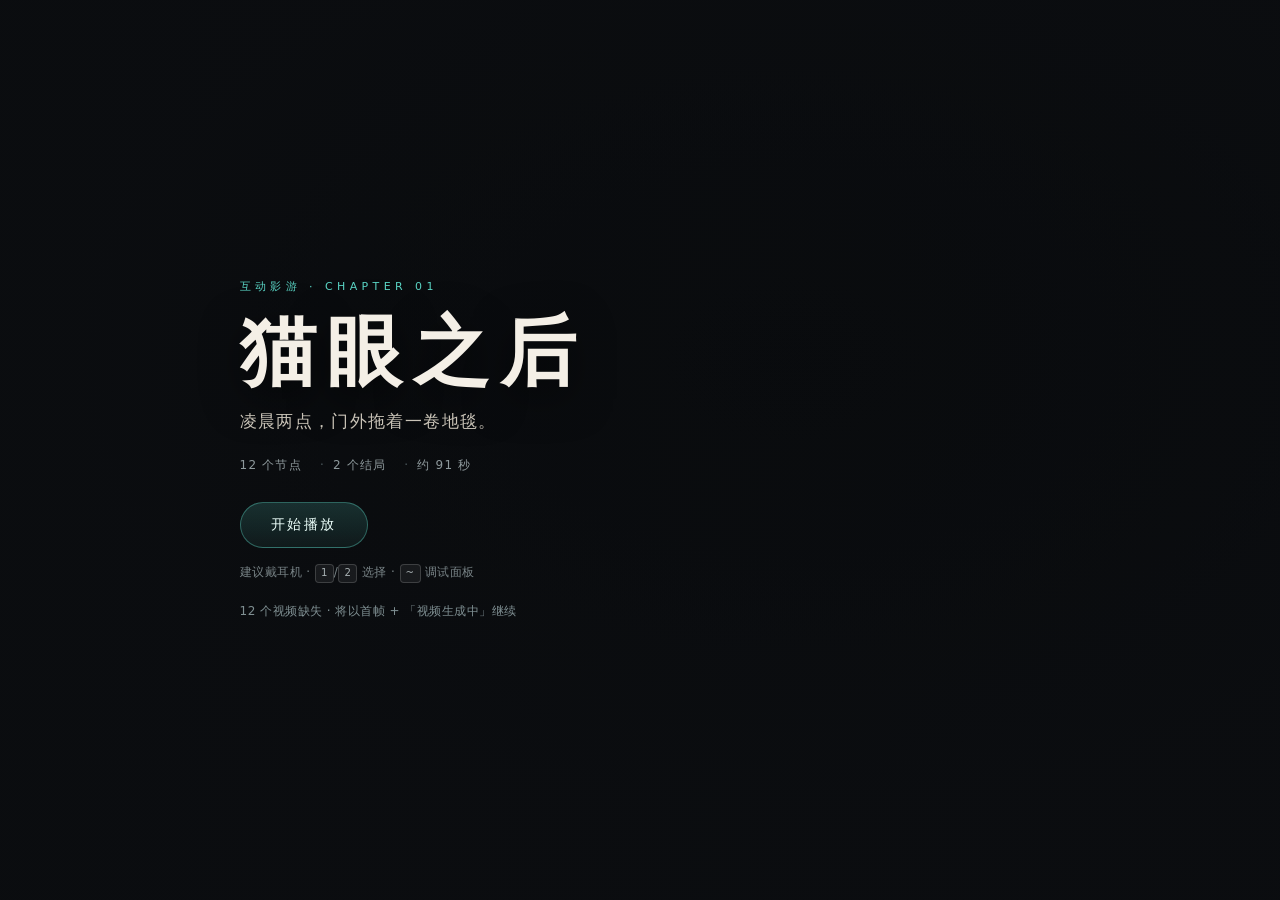
==== player/index.html @ cd45bfef "feat(player): 互动播放器跑通第一章双结局（T-015） - 纯静态零依赖：index.html/player.css/player.js/README/selftest - selfte" ====
<!DOCTYPE html>
<html lang="zh-CN">
<head>
  <meta charset="utf-8" />
  <meta name="viewport" content="width=device-width, initial-scale=1, viewport-fit=cover" />
  <meta name="theme-color" content="#0b0d10" />
  <meta name="description" content="《猫眼之后》第一章互动播放器：FMV 分支、限时选择与双结局。" />
  <title>猫眼之后 · 第一章</title>
  <link rel="stylesheet" href="player.css" />
</head>
<body>
  <div id="app" class="app" data-state="loading">
    <header class="topbar">
      <div class="brand" aria-label="猫眼之后 第一章">
        <span class="brand-mark" aria-hidden="true">◉</span>
        <span class="brand-title">猫眼之后</span>
        <span class="brand-chapter">第一章</span>
      </div>
      <div class="topbar-right">
        <div id="item-hud" class="item-hud" aria-label="道具栏">
          <span class="item-hud-label">道具</span>
          <div id="item-list" class="item-list"><span class="item-empty">空</span></div>
        </div>
        <button id="debug-btn" class="icon-btn" type="button" title="调试面板（~）" aria-label="打开调试面板">~</button>
      </div>
    </header>

    <main class="stage" aria-label="播放器">
      <div class="frame-shell">
        <div id="frame" class="frame">
          <img id="poster" class="poster" alt="" draggable="false" />
          <div id="video-layer" class="video-layer"></div>
          <div class="frame-vignette" aria-hidden="true"></div>

          <div id="fallback" class="fallback" hidden>
            <div class="fallback-top">
              <span class="badge-live">视频生成中</span>
            </div>
            <div class="fallback-bottom">
              <span id="fallback-text" class="fallback-text">首帧占位 · 流程可继续</span>
              <button id="fallback-skip" class="ghost-btn" type="button">跳过等待 <kbd>Space</kbd></button>
            </div>
          </div>

          <div id="chat-overlay" class="chat-overlay" aria-hidden="true">
            <div class="chat-panel">
              <div class="chat-head">
                <span class="chat-dot" aria-hidden="true"></span>
                <span class="chat-title">7楼业主群</span>
                <span class="chat-meta">12</span>
              </div>
              <div class="chat-body">
                <div class="chat-avatar" aria-hidden="true">周</div>
                <div class="chat-content">
                  <div class="chat-name">周启明</div>
                  <div class="chat-bubble">704 好像出事，已经报警</div>
                  <div class="chat-stamp">23:47</div>
                </div>
              </div>
            </div>
          </div>

          <div id="video-loading" class="video-loading" hidden>
            <span class="spinner" aria-hidden="true"></span>
            <span>正在载入镜头…</span>
          </div>

          <div id="resume-prompt" class="resume-prompt" hidden>
            <button id="resume-btn" class="primary-btn" type="button">点击继续播放</button>
          </div>
        </div>

        <div id="subtitle" class="subtitle" aria-live="polite">
          <span id="speaker" class="subtitle-speaker"></span>
          <p id="dialogue" class="subtitle-dialogue"></p>
        </div>
      </div>
    </main>

    <section id="choice-layer" class="choice-layer" hidden aria-label="选择">
      <div class="choice-scrim" aria-hidden="true"></div>
      <div class="choice-card" role="dialog" aria-modal="false" aria-labelledby="choice-title">
        <div class="choice-head">
          <div>
            <div class="choice-kicker">抉择</div>
            <h2 id="choice-title" class="choice-title">你要怎么做？</h2>
          </div>
          <div id="countdown" class="countdown" aria-label="剩余选择时间">
            <svg viewBox="0 0 44 44" aria-hidden="true">
              <circle class="ring-bg" cx="22" cy="22" r="18"></circle>
              <circle id="ring-fg" class="ring-fg" cx="22" cy="22" r="18"></circle>
            </svg>
            <span id="countdown-num" class="countdown-num">4</span>
          </div>
        </div>
        <p id="choice-context" class="choice-context" hidden></p>
        <div id="options" class="options"></div>
        <div id="choice-hint" class="choice-hint">
          <span><kbd>1</kbd> / <kbd>2</kbd> 选择</span>
          <span>超时将自动推进</span>
        </div>
      </div>
    </section>

    <section id="ending" class="ending" hidden aria-labelledby="ending-title">
      <div class="ending-inner">
        <div id="ending-code" class="ending-code">结局</div>
        <h2 id="ending-title">结局</h2>
        <p id="ending-quote" class="ending-quote"></p>
        <div id="ending-meta" class="ending-meta"></div>
        <div class="ending-actions">
          <button id="replay-btn" class="primary-btn" type="button">重玩本章</button>
          <button id="rewind-btn" class="ghost-btn" type="button">回到第一个选择</button>
        </div>
        <details id="ending-path-details" class="ending-path">
          <summary>观看路径 <span id="path-count"></span></summary>
          <ol id="ending-path"></ol>
        </details>
      </div>
    </section>

    <section id="start-screen" class="start-screen" aria-labelledby="start-title">
      <img id="start-cover" class="start-cover" alt="" />
      <div class="start-veil" aria-hidden="true"></div>
      <div class="start-content">
        <div class="start-kicker">互动影游 · CHAPTER 01</div>
        <h1 id="start-title">猫眼之后</h1>
        <p class="start-sub">凌晨两点，门外拖着一卷地毯。</p>
        <div class="start-meta">
          <span id="meta-nodes">12 个节点</span>
          <span id="meta-endings">2 个结局</span>
          <span id="meta-duration">约 92 秒</span>
        </div>
        <button id="start-btn" class="primary-btn" type="button" disabled>正在载入…</button>
        <p class="start-hint">建议戴耳机 · <kbd>1</kbd>/<kbd>2</kbd> 选择 · <kbd>~</kbd> 调试面板</p>
        <p id="start-status" class="start-status" role="status">正在载入章节…</p>
      </div>
    </section>

    <section id="error-screen" class="error-screen" hidden aria-labelledby="error-title">
      <div class="error-inner">
        <div class="error-code">LOAD ERROR</div>
        <h2 id="error-title">无法载入章节</h2>
        <p id="error-msg" class="error-msg">章节数据读取失败。</p>
        <pre id="error-detail" class="error-detail"></pre>
        <p class="error-help">请在仓库根目录启动本地服务：</p>
        <code class="error-cmd">python3 -m http.server 8123</code>
        <p class="error-help">然后打开 <code>http://127.0.0.1:8123/player/</code>。浏览器直接打开 <code>file://</code> 时无法 fetch 章节 JSON。</p>
        <button id="retry-btn" class="ghost-btn" type="button">重新载入</button>
      </div>
    </section>

    <aside id="debug-panel" class="debug-panel" hidden aria-label="调试面板">
      <header>
        <h2>DEBUG · T-015</h2>
        <button id="debug-close" class="icon-btn" type="button" aria-label="关闭调试面板">×</button>
      </header>
      <dl class="debug-grid">
        <dt>状态</dt><dd id="dbg-state">-</dd>
        <dt>节点</dt><dd id="dbg-node">-</dd>
        <dt>类型</dt><dd id="dbg-type">-</dd>
        <dt>播放</dt><dd id="dbg-time">-</dd>
        <dt>触发 / 超时</dt><dd id="dbg-trigger">-</dd>
        <dt>切镜模式</dt><dd id="dbg-mode">-</dd>
        <dt>道具</dt><dd id="dbg-items">-</dd>
        <dt>路径</dt><dd id="dbg-pathlen">-</dd>
      </dl>
      <div class="debug-controls">
        <button id="debug-advance" class="ghost-btn" type="button">切镜模式：播完</button>
        <button id="debug-reset" class="ghost-btn" type="button">重置到 s01</button>
        <button id="debug-clear-items" class="ghost-btn" type="button">清空道具</button>
      </div>
      <h3>节点跳转</h3>
      <div id="debug-node-list" class="debug-node-list"></div>
      <h3>已走路径</h3>
      <ol id="debug-path-list" class="debug-path-list"></ol>
      <p class="debug-foot">按 <kbd>~</kbd> 关闭 · 点击节点直接跳转</p>
    </aside>

    <div id="toast" class="toast" role="status" aria-live="polite"></div>
  </div>

  <script src="player.js"></script>
</body>
</html>
---- player/player.css ----
/* =========================================================
   《猫眼之后》互动播放器 · T-015
   纯静态、零依赖、零构建。
   视觉：近黑影院底 + 暖白字幕 + 青绿交互色（走廊应急灯）
   ========================================================= */

:root {
  --bg: #0b0d10;
  --bg-deep: #07090b;
  --ink: #f4efe6;
  --ink-dim: #a7b0b2;
  --ink-faint: #778487;
  --accent: #5ad4c4;
  --accent-soft: rgba(90, 212, 196, 0.14);
  --accent-line: rgba(90, 212, 196, 0.4);
  --warm: #e8c48a;
  --danger: #e36f63;
  --radius: 14px;
  --frame-w: min(1280px, 100vw, calc((100vh - 250px) * 16 / 9));
  --frame-w: min(1280px, 100vw, calc((100dvh - 250px) * 16 / 9));
  --font: "PingFang SC", "Noto Sans SC", "Source Han Sans SC", "Hiragino Sans GB",
    "Microsoft YaHei", system-ui, -apple-system, "Segoe UI", sans-serif;
}

* {
  box-sizing: border-box;
}

[hidden] {
  display: none !important;
}

html,
body {
  height: 100%;
}

body {
  margin: 0;
  background: var(--bg-deep);
  color: var(--ink);
  font-family: var(--font);
  overflow: hidden;
  -webkit-font-smoothing: antialiased;
  -moz-osx-font-smoothing: grayscale;
}

button {
  font-family: inherit;
  color: inherit;
}

kbd {
  display: inline-block;
  min-width: 18px;
  padding: 1px 5px;
  border: 1px solid rgba(255, 255, 255, 0.16);
  border-radius: 4px;
  background: rgba(255, 255, 255, 0.06);
  color: var(--ink-dim);
  font-family: inherit;
  font-size: 0.85em;
  line-height: 1.4;
  text-align: center;
}

.app {
  position: relative;
  display: flex;
  flex-direction: column;
  min-height: 100vh;
  min-height: 100dvh;
  overflow: hidden;
  background:
    radial-gradient(120% 90% at 50% -10%, #151d21 0%, #0b0d10 52%, #07090b 100%);
}

/* ---------- 顶栏 / 道具 HUD ---------- */

.topbar {
  position: relative;
  z-index: 20;
  display: flex;
  align-items: center;
  justify-content: space-between;
  gap: 16px;
  height: 58px;
  flex: 0 0 58px;
  padding: 0 clamp(14px, 3vw, 28px);
}

.brand {
  display: flex;
  align-items: baseline;
  gap: 10px;
  min-width: 0;
  letter-spacing: 0.06em;
}

.brand-mark {
  color: var(--accent);
  font-size: 13px;
  text-shadow: 0 0 12px var(--accent);
  transform: translateY(-1px);
}

.brand-title {
  font-size: 15px;
  font-weight: 600;
  letter-spacing: 0.18em;
  white-space: nowrap;
}

.brand-chapter {
  color: var(--ink-faint);
  font-size: 11px;
  letter-spacing: 0.16em;
  white-space: nowrap;
}

.topbar-right {
  display: flex;
  align-items: center;
  gap: 10px;
  min-width: 0;
}

.item-hud {
  display: flex;
  align-items: center;
  gap: 8px;
  min-height: 30px;
  padding: 4px 10px;
  border: 1px solid rgba(255, 255, 255, 0.08);
  border-radius: 999px;
  background: rgba(10, 14, 16, 0.55);
  -webkit-backdrop-filter: blur(6px);
  backdrop-filter: blur(6px);
}

.item-hud-label {
  color: var(--ink-faint);
  font-size: 10px;
  letter-spacing: 0.18em;
  white-space: nowrap;
}

.item-list {
  display: flex;
  flex-wrap: wrap;
  gap: 6px;
  max-width: 44vw;
}

.item-chip {
  padding: 2px 8px;
  border: 1px solid var(--accent-line);
  border-radius: 999px;
  background: var(--accent-soft);
  color: var(--accent);
  font-size: 11px;
  white-space: nowrap;
  animation: chip-in 0.22s ease both;
}

.item-empty {
  color: #5f6a6e;
  font-size: 11px;
}

.icon-btn {
  display: grid;
  place-items: center;
  width: 28px;
  height: 28px;
  padding: 0;
  border: 1px solid rgba(255, 255, 255, 0.1);
  border-radius: 50%;
  background: transparent;
  color: var(--ink-faint);
  font-size: 13px;
  line-height: 1;
  opacity: 0.55;
  cursor: pointer;
  transition: opacity 0.16s, border-color 0.16s, color 0.16s;
}

.icon-btn:hover,
.icon-btn:focus-visible {
  opacity: 1;
  border-color: var(--accent-line);
  color: var(--accent);
  outline: none;
}

/* ---------- 舞台 / 画幅 ---------- */

.stage {
  position: relative;
  z-index: 5;
  display: flex;
  flex: 1 1 auto;
  flex-direction: column;
  align-items: center;
  justify-content: center;
  min-height: 0;
  padding: 0 0 18px;
}

.frame-shell {
  display: flex;
  flex-direction: column;
  width: var(--frame-w);
  max-width: 100%;
}

.frame {
  position: relative;
  width: 100%;
  aspect-ratio: 16 / 9;
  overflow: hidden;
  isolation: isolate;
  border: 1px solid rgba(255, 255, 255, 0.06);
  border-radius: 10px;
  background:
    radial-gradient(90% 90% at 50% 40%, #12181b 0%, #050708 100%);
  box-shadow:
    0 24px 70px rgba(0, 0, 0, 0.55),
    0 0 0 1px rgba(0, 0, 0, 0.6) inset;
}

.poster {
  position: absolute;
  inset: 0;
  z-index: 1;
  width: 100%;
  height: 100%;
  object-fit: contain;
  background: #050607;
  opacity: 1;
  transition: opacity 0.2s linear;
  user-select: none;
}

.poster.is-broken {
  opacity: 0;
}

.poster.is-empty {
  opacity: 0;
}

.video-layer {
  position: absolute;
  inset: 0;
  z-index: 2;
  pointer-events: none;
}

.video-el {
  position: absolute;
  inset: 0;
  width: 100%;
  height: 100%;
  object-fit: contain;
  background: transparent;
  opacity: 0;
  transition: opacity 120ms linear;
}

.video-el.is-live {
  opacity: 1;
}

.frame-vignette {
  position: absolute;
  inset: 0;
  z-index: 3;
  pointer-events: none;
  background:
    radial-gradient(120% 100% at 50% 45%, transparent 55%, rgba(0, 0, 0, 0.42) 100%),
    linear-gradient(180deg, rgba(0, 0, 0, 0.24), transparent 22%, transparent 72%, rgba(0, 0, 0, 0.48));
}

/* ---------- 视频缺失占位 ---------- */

.fallback {
  position: absolute;
  inset: 0;
  z-index: 4;
  display: flex;
  flex-direction: column;
  justify-content: space-between;
  padding: 4% 5%;
  pointer-events: none;
  background: linear-gradient(
    180deg,
    rgba(5, 8, 10, 0.18),
    rgba(5, 8, 10, 0.04) 42%,
    rgba(5, 8, 10, 0.64)
  );
}

.fallback-top {
  display: flex;
}

.badge-live {
  display: inline-flex;
  align-items: center;
  gap: 6px;
  padding: 5px 10px;
  border: 1px solid rgba(232, 196, 138, 0.5);
  border-radius: 999px;
  background: rgba(24, 18, 10, 0.72);
  color: var(--warm);
  font-size: 11px;
  letter-spacing: 0.14em;
  -webkit-backdrop-filter: blur(6px);
  backdrop-filter: blur(6px);
}

.badge-live::before {
  content: "";
  width: 6px;
  height: 6px;
  border-radius: 50%;
  background: var(--warm);
  animation: pulse-soft 1.4s ease-in-out infinite;
}

.fallback-bottom {
  display: flex;
  align-items: center;
  justify-content: space-between;
  gap: 12px;
  pointer-events: auto;
}

.fallback-text {
  color: #c9c2b4;
  font-size: 12px;
  letter-spacing: 0.04em;
  text-shadow: 0 1px 2px rgba(0, 0, 0, 0.8);
}

/* ---------- 载入 / 继续播放 ---------- */

.video-loading {
  position: absolute;
  inset: 0;
  z-index: 5;
  display: flex;
  align-items: center;
  justify-content: center;
  gap: 10px;
  background: rgba(5, 7, 9, 0.35);
  color: #cfd6d4;
  font-size: 12px;
  letter-spacing: 0.12em;
}

.spinner {
  width: 18px;
  height: 18px;
  border: 2px solid rgba(255, 255, 255, 0.18);
  border-top-color: var(--accent);
  border-radius: 50%;
  animation: spin 0.8s linear infinite;
}

.resume-prompt {
  position: absolute;
  inset: 0;
  z-index: 7;
  display: flex;
  align-items: center;
  justify-content: center;
  background: rgba(4, 6, 8, 0.55);
  -webkit-backdrop-filter: blur(2px);
  backdrop-filter: blur(2px);
}

.resume-prompt .primary-btn {
  margin-top: 0;
}

/* ---------- 真实感群聊叠层（仅 s08，0–3s） ---------- */

.chat-overlay {
  position: absolute;
  right: 4%;
  bottom: 9%;
  z-index: 6;
  width: min(320px, 46%);
  opacity: 0;
  transform: translateY(10px) scale(0.98);
  transition: opacity 0.35s ease, transform 0.35s ease;
  pointer-events: none;
}

.chat-overlay.is-on {
  opacity: 1;
  transform: none;
}

.chat-panel {
  overflow: hidden;
  border: 1px solid rgba(255, 255, 255, 0.14);
  border-radius: 12px;
  background: rgba(17, 22, 25, 0.9);
  -webkit-backdrop-filter: blur(10px);
  backdrop-filter: blur(10px);
  box-shadow: 0 18px 40px rgba(0, 0, 0, 0.5);
}

.chat-head {
  display: flex;
  align-items: center;
  gap: 8px;
  padding: 8px 12px;
  border-bottom: 1px solid rgba(255, 255, 255, 0.07);
  background: rgba(255, 255, 255, 0.05);
  font-size: 11px;
  letter-spacing: 0.08em;
}

.chat-dot {
  width: 6px;
  height: 6px;
  border-radius: 50%;
  background: var(--accent);
  box-shadow: 0 0 8px var(--accent);
}

.chat-title {
  font-weight: 600;
}

.chat-meta {
  margin-left: auto;
  color: #7d898c;
  font-size: 10px;
  font-variant-numeric: tabular-nums;
}

.chat-body {
  display: flex;
  gap: 10px;
  padding: 12px;
}

.chat-avatar {
  display: grid;
  flex: 0 0 30px;
  place-items: center;
  width: 30px;
  height: 30px;
  border: 1px solid rgba(255, 255, 255, 0.1);
  border-radius: 8px;
  background: linear-gradient(145deg, #3c4b52, #232d32);
  color: #d9e2df;
  font-size: 13px;
}

.chat-content {
  min-width: 0;
}

.chat-name {
  margin-bottom: 4px;
  color: #9fb0b3;
  font-size: 11px;
}

.chat-bubble {
  padding: 8px 10px;
  border: 1px solid rgba(90, 212, 196, 0.22);
  border-radius: 3px 10px 10px 10px;
  background: #2b3a3a;
  color: #eef6f2;
  font-size: 13px;
  line-height: 1.5;
  word-break: break-word;
}

.chat-stamp {
  margin-top: 4px;
  color: #78868a;
  font-size: 10px;
  text-align: right;
  font-variant-numeric: tabular-nums;
}

/* ---------- 字幕 ---------- */

.subtitle {
  width: 100%;
  min-height: 78px;
  margin-top: 12px;
  padding: 12px 18px 14px;
  border: 1px solid rgba(255, 255, 255, 0.06);
  border-radius: 12px;
  background: linear-gradient(180deg, rgba(18, 23, 26, 0.82), rgba(10, 13, 15, 0.9));
  opacity: 0;
  transform: translateY(6px);
  transition: opacity 0.28s ease, transform 0.28s ease;
}

.subtitle.is-in {
  opacity: 1;
  transform: none;
}

.subtitle-speaker {
  display: block;
  margin-bottom: 5px;
  color: var(--accent);
  font-size: 11px;
  letter-spacing: 0.24em;
  text-shadow: 0 0 14px rgba(90, 212, 196, 0.25);
}

.subtitle-dialogue {
  margin: 0;
  color: var(--ink);
  font-size: clamp(16px, 1.35vw, 21px);
  line-height: 1.55;
  letter-spacing: 0.03em;
  text-shadow: 0 1px 0 rgba(0, 0, 0, 0.55);
  word-break: break-word;
}

/* ---------- 按钮 ---------- */

.primary-btn {
  appearance: none;
  margin-top: 28px;
  padding: 13px 30px;
  border: 1px solid var(--accent-line);
  border-radius: 999px;
  background: linear-gradient(180deg, rgba(90, 212, 196, 0.18), rgba(90, 212, 196, 0.07));
  color: #ecfffb;
  font-size: 14px;
  letter-spacing: 0.18em;
  cursor: pointer;
  transition: background 0.18s, border-color 0.18s, box-shadow 0.18s;
}

.primary-btn:hover:not(:disabled),
.primary-btn:focus-visible {
  border-color: var(--accent);
  background: rgba(90, 212, 196, 0.24);
  box-shadow: 0 0 30px rgba(90, 212, 196, 0.16);
  outline: none;
}

.primary-btn:disabled {
  opacity: 0.45;
  cursor: wait;
}

.ghost-btn {
  appearance: none;
  min-height: 34px;
  padding: 7px 14px;
  border: 1px solid rgba(255, 255, 255, 0.14);
  border-radius: 999px;
  background: rgba(10, 14, 16, 0.55);
  color: #d4dcda;
  font-size: 11px;
  letter-spacing: 0.08em;
  cursor: pointer;
  transition: border-color 0.16s, background 0.16s, color 0.16s;
}

.ghost-btn:hover,
.ghost-btn:focus-visible {
  border-color: var(--accent-line);
  background: var(--accent-soft);
  color: var(--accent);
  outline: none;
}

/* ---------- 选择面板 ---------- */

.choice-layer {
  position: fixed;
  inset: 0;
  z-index: 60;
  display: flex;
  align-items: center;
  justify-content: center;
  padding: max(18px, env(safe-area-inset-top)) 16px max(18px, env(safe-area-inset-bottom));
  opacity: 0;
  transition: opacity 0.16s ease;
}

.choice-layer.is-on {
  opacity: 1;
}

.choice-scrim {
  position: absolute;
  inset: 0;
  background: radial-gradient(80% 70% at 50% 50%, rgba(4, 7, 8, 0.35), rgba(4, 7, 8, 0.8));
  -webkit-backdrop-filter: blur(2px);
  backdrop-filter: blur(2px);
}

.choice-card {
  position: relative;
  width: min(560px, 100%);
  max-height: min(78dvh, 560px);
  overflow: auto;
  padding: clamp(16px, 2.4vw, 24px);
  border: 1px solid rgba(90, 212, 196, 0.22);
  border-radius: 16px;
  background: linear-gradient(165deg, rgba(20, 27, 29, 0.97), rgba(10, 13, 15, 0.98));
  box-shadow: 0 30px 80px rgba(0, 0, 0, 0.7);
}

.choice-head {
  display: flex;
  align-items: flex-start;
  justify-content: space-between;
  gap: 12px;
  margin-bottom: 14px;
}

.choice-kicker {
  margin-bottom: 4px;
  color: var(--accent);
  font-size: 10px;
  letter-spacing: 0.28em;
}

.choice-title {
  margin: 0;
  font-size: clamp(17px, 2vw, 21px);
  font-weight: 600;
  letter-spacing: 0.04em;
}

.choice-context {
  margin: 0 0 14px;
  padding: 9px 12px;
  border-left: 2px solid var(--accent-line);
  border-radius: 0 8px 8px 0;
  background: rgba(255, 255, 255, 0.025);
  color: #cfc9bd;
  font-size: 13px;
  line-height: 1.65;
}

.choice-context-speaker {
  margin-right: 8px;
  color: var(--accent);
  font-size: 11px;
  letter-spacing: 0.14em;
  white-space: nowrap;
}

.countdown {
  position: relative;
  flex: 0 0 46px;
  width: 46px;
  height: 46px;
}

.countdown svg {
  width: 100%;
  height: 100%;
  transform: rotate(-90deg);
}

.ring-bg {
  fill: none;
  stroke: rgba(255, 255, 255, 0.12);
  stroke-width: 3;
}

.ring-fg {
  fill: none;
  stroke: var(--accent);
  stroke-width: 3;
  stroke-linecap: round;
  stroke-dasharray: 113.1;
  stroke-dashoffset: 0;
  transition: stroke-dashoffset 0.12s linear, stroke 0.2s;
}

.countdown-num {
  position: absolute;
  inset: 0;
  display: grid;
  place-items: center;
  color: var(--ink);
  font-size: 13px;
  font-variant-numeric: tabular-nums;
}

.countdown.is-urgent .ring-fg {
  stroke: var(--danger);
}

.countdown.is-urgent {
  animation: pulse-danger 0.9s ease-in-out infinite;
}

.options {
  display: flex;
  flex-direction: column;
  gap: 10px;
}

.option-btn {
  display: flex;
  align-items: center;
  gap: 12px;
  width: 100%;
  min-height: 54px;
  padding: 12px 14px;
  border: 1px solid rgba(255, 255, 255, 0.12);
  border-radius: 12px;
  background: rgba(255, 255, 255, 0.035);
  color: var(--ink);
  text-align: left;
  cursor: pointer;
  transition: background 0.15s, border-color 0.15s, transform 0.12s, box-shadow 0.15s;
}

.option-btn:hover:not(:disabled),
.option-btn:focus-visible {
  border-color: var(--accent-line);
  background: var(--accent-soft);
  outline: none;
}

.option-btn:active:not(:disabled) {
  transform: scale(0.995);
}

.option-btn:disabled {
  opacity: 0.5;
  cursor: not-allowed;
}

.option-key {
  display: grid;
  flex: 0 0 24px;
  place-items: center;
  width: 24px;
  height: 24px;
  border: 1px solid rgba(255, 255, 255, 0.16);
  border-radius: 7px;
  color: var(--ink-faint);
  font-size: 11px;
}

.option-label {
  flex: 1 1 auto;
  font-size: 15px;
  line-height: 1.5;
}

.option-missing {
  flex: 0 0 auto;
  color: var(--danger);
  font-size: 11px;
  white-space: nowrap;
}

.option-btn.is-chosen {
  border-color: var(--accent);
  background: rgba(90, 212, 196, 0.22);
  box-shadow: 0 0 0 1px var(--accent-line), 0 0 22px rgba(90, 212, 196, 0.15);
}

.choice-hint {
  display: flex;
  flex-wrap: wrap;
  gap: 4px 14px;
  margin-top: 12px;
  color: #7e8b8e;
  font-size: 11px;
  letter-spacing: 0.06em;
}

/* ---------- 开始屏 ---------- */

.start-screen {
  position: fixed;
  inset: 0;
  z-index: 80;
  display: flex;
  align-items: center;
  justify-content: center;
  overflow: hidden;
  background: var(--bg);
  transition: opacity 0.22s ease;
}

.start-screen.is-leaving {
  opacity: 0;
  pointer-events: none;
}

.start-cover {
  position: absolute;
  inset: 0;
  width: 100%;
  height: 100%;
  object-fit: cover;
  opacity: 0.55;
  filter: saturate(0.85) contrast(1.05);
}

.start-veil {
  position: absolute;
  inset: 0;
  background:
    radial-gradient(80% 70% at 62% 40%, rgba(11, 13, 16, 0.2), rgba(11, 13, 16, 0.9) 70%),
    linear-gradient(90deg, rgba(7, 9, 11, 0.94), rgba(7, 9, 11, 0.55) 55%, rgba(7, 9, 11, 0.8));
}

.start-content {
  position: relative;
  display: flex;
  flex-direction: column;
  align-items: flex-start;
  width: min(980px, 100%);
  padding: 8vh clamp(24px, 7vw, 96px);
}

.start-kicker {
  margin-bottom: 18px;
  color: var(--accent);
  font-size: 11px;
  letter-spacing: 0.4em;
}

.start-content h1 {
  margin: 0;
  font-size: clamp(42px, 7vw, 76px);
  font-weight: 600;
  line-height: 1.05;
  letter-spacing: 0.14em;
  text-shadow: 0 12px 40px rgba(0, 0, 0, 0.6);
}

.start-sub {
  margin: 18px 0 0;
  color: #c9c3b7;
  font-size: clamp(14px, 1.5vw, 17px);
  letter-spacing: 0.08em;
}

.start-meta {
  display: flex;
  flex-wrap: wrap;
  gap: 8px 18px;
  margin-top: 24px;
  color: #8e999c;
  font-size: 12px;
  letter-spacing: 0.1em;
}

.start-meta span::before {
  content: "·";
  margin-right: 8px;
  color: #4d5a5e;
}

.start-meta span:first-child::before {
  content: none;
}

.start-hint {
  margin: 16px 0 0;
  color: #788386;
  font-size: 12px;
  letter-spacing: 0.04em;
}

.start-status {
  min-height: 18px;
  margin: 20px 0 0;
  color: #7f8f92;
  font-size: 12px;
  letter-spacing: 0.04em;
}

/* ---------- 结局卡 ---------- */

.ending {
  position: fixed;
  inset: 0;
  z-index: 70;
  display: flex;
  align-items: center;
  justify-content: center;
  overflow: auto;
  padding: 24px 16px;
  background: radial-gradient(80% 70% at 50% 30%, rgba(15, 22, 24, 0.92), rgba(5, 7, 9, 0.98));
  opacity: 0;
  transition: opacity 0.3s ease;
}

.ending.is-on {
  opacity: 1;
}

.ending-inner {
  width: min(720px, 100%);
  margin: auto;
  padding: clamp(22px, 4vw, 44px);
  border: 1px solid rgba(255, 255, 255, 0.08);
  border-radius: 20px;
  background: linear-gradient(170deg, rgba(17, 23, 26, 0.9), rgba(8, 11, 13, 0.94));
  box-shadow: 0 40px 100px rgba(0, 0, 0, 0.7);
}

.ending-code {
  color: var(--accent);
  font-size: 11px;
  letter-spacing: 0.4em;
}

.ending-inner h2 {
  margin: 10px 0 0;
  font-size: clamp(30px, 5vw, 48px);
  font-weight: 600;
  letter-spacing: 0.12em;
}

.ending-quote {
  margin: 18px 0 0;
  padding-left: 14px;
  border-left: 2px solid var(--accent-line);
  color: #cfc9bd;
  font-size: 15px;
  line-height: 1.7;
}

.ending-meta {
  display: flex;
  flex-wrap: wrap;
  gap: 8px;
  margin-top: 18px;
}

.ending-chip {
  padding: 4px 10px;
  border: 1px solid rgba(255, 255, 255, 0.1);
  border-radius: 999px;
  color: #a8b5b5;
  font-size: 11px;
  letter-spacing: 0.04em;
}

.ending-chip.is-accent {
  border-color: var(--accent-line);
  color: var(--accent);
  background: var(--accent-soft);
}

.ending-actions {
  display: flex;
  flex-wrap: wrap;
  gap: 12px;
  margin-top: 26px;
}

.ending-actions .primary-btn {
  margin-top: 0;
}

.ending-path {
  margin-top: 24px;
  padding-top: 16px;
  border-top: 1px solid rgba(255, 255, 255, 0.08);
}

.ending-path summary {
  color: #aab6b6;
  font-size: 12px;
  letter-spacing: 0.12em;
  cursor: pointer;
}

.ending-path summary:focus-visible {
  color: var(--accent);
  outline: none;
}

.ending-path ol {
  margin: 12px 0 0;
  padding-left: 20px;
  color: #8f9b9d;
  font-size: 12px;
  line-height: 1.9;
}

.ending-path li::marker {
  color: #536063;
  font-variant-numeric: tabular-nums;
}

.ending-path li.is-choice {
  color: #cfe9e3;
}

.ending-path li.is-timeout {
  color: #d8c7a6;
}

.path-node {
  display: inline-block;
  min-width: 34px;
  color: #6f7e81;
  font-variant-numeric: tabular-nums;
}

.path-choice {
  color: var(--accent);
}

.path-note {
  margin-left: 6px;
  color: var(--warn, #d8c7a6);
  font-size: 11px;
}

/* ---------- 错误屏 ---------- */

.error-screen {
  position: fixed;
  inset: 0;
  z-index: 90;
  display: flex;
  align-items: center;
  justify-content: center;
  overflow: auto;
  padding: 24px 16px;
  background: rgba(5, 7, 9, 0.97);
}

.error-inner {
  width: min(680px, 100%);
  padding: clamp(22px, 4vw, 40px);
  border: 1px solid rgba(227, 111, 99, 0.28);
  border-radius: 18px;
  background: #0c1113;
}

.error-code {
  color: var(--danger);
  font-size: 11px;
  letter-spacing: 0.32em;
}

.error-inner h2 {
  margin: 10px 0 14px;
  font-size: clamp(24px, 4vw, 34px);
  letter-spacing: 0.06em;
}

.error-msg {
  margin: 0 0 12px;
  color: #d9cbc6;
  font-size: 14px;
  line-height: 1.7;
}

.error-detail {
  max-height: 150px;
  margin: 0 0 16px;
  padding: 10px 12px;
  overflow: auto;
  border: 1px solid rgba(255, 255, 255, 0.08);
  border-radius: 8px;
  background: rgba(255, 255, 255, 0.03);
  color: #9aa6a8;
  font-size: 11px;
  line-height: 1.6;
  white-space: pre-wrap;
  word-break: break-word;
}

.error-help {
  margin: 10px 0 0;
  color: #aab6b6;
  font-size: 12px;
  line-height: 1.7;
}

.error-cmd {
  display: inline-block;
  margin-top: 4px;
  padding: 7px 12px;
  border: 1px solid rgba(90, 212, 196, 0.25);
  border-radius: 7px;
  background: rgba(90, 212, 196, 0.08);
  color: var(--accent);
  font-size: 12px;
}

.error-inner code {
  color: var(--accent);
  font-family: ui-monospace, SFMono-Regular, Menlo, monospace;
  font-size: 0.95em;
}

.error-inner .ghost-btn {
  margin-top: 20px;
}

/* ---------- 调试面板 ---------- */

.debug-panel {
  position: fixed;
  top: 0;
  bottom: 0;
  left: 0;
  z-index: 100;
  width: min(400px, 100vw);
  padding: 16px;
  overflow: auto;
  border-right: 1px solid rgba(90, 212, 196, 0.2);
  background: rgba(7, 10, 12, 0.975);
  box-shadow: 30px 0 80px rgba(0, 0, 0, 0.6);
}

.debug-panel header {
  display: flex;
  align-items: center;
  justify-content: space-between;
  margin-bottom: 14px;
}

.debug-panel h2 {
  margin: 0;
  color: var(--accent);
  font-size: 12px;
  letter-spacing: 0.3em;
}

.debug-panel h3 {
  margin: 18px 0 8px;
  color: #6f7e81;
  font-size: 10px;
  font-weight: 500;
  letter-spacing: 0.22em;
}

.debug-grid {
  display: grid;
  grid-template-columns: 92px 1fr;
  gap: 6px 10px;
  margin: 0 0 14px;
  font-size: 11px;
}

.debug-grid dt {
  color: #66757a;
}

.debug-grid dd {
  margin: 0;
  color: #d4ddda;
  font-variant-numeric: tabular-nums;
  word-break: break-all;
}

.debug-controls {
  display: flex;
  flex-wrap: wrap;
  gap: 8px;
  margin-bottom: 14px;
}

.debug-controls .ghost-btn {
  min-height: 30px;
  padding: 5px 10px;
  border-radius: 7px;
  font-size: 11px;
}

.debug-node-list {
  display: flex;
  flex-direction: column;
  gap: 3px;
}

.debug-node {
  display: flex;
  align-items: center;
  gap: 8px;
  width: 100%;
  padding: 6px 8px;
  border: 1px solid transparent;
  border-radius: 7px;
  background: rgba(255, 255, 255, 0.025);
  color: #9fadaf;
  font-size: 11px;
  text-align: left;
  cursor: pointer;
}

.debug-node:hover,
.debug-node:focus-visible {
  border-color: var(--accent-line);
  background: var(--accent-soft);
  color: #e9fffa;
  outline: none;
}

.debug-node.is-current {
  border-color: var(--accent);
  color: #eafffb;
}

.dn-index {
  flex: 0 0 30px;
  color: #6f7e81;
  font-variant-numeric: tabular-nums;
}

.dn-id {
  overflow: hidden;
  text-overflow: ellipsis;
  white-space: nowrap;
}

.dn-flag {
  flex: 0 0 auto;
  margin-left: auto;
  color: #748286;
  font-size: 10px;
}

.dn-flag.is-missing {
  color: var(--warm);
}

.dn-flag.is-ok {
  color: var(--accent);
}

.debug-path-list {
  margin: 0;
  padding-left: 18px;
  color: #8f9b9d;
  font-size: 11px;
  line-height: 1.9;
}

.debug-path-list li.is-choice {
  color: #cfe9e3;
}

.debug-foot {
  margin: 18px 0 0;
  color: #5d6a6d;
  font-size: 10px;
  letter-spacing: 0.04em;
}

/* ---------- Toast ---------- */

.toast {
  position: fixed;
  top: 72px;
  left: 50%;
  z-index: 110;
  max-width: calc(100vw - 32px);
  padding: 9px 16px;
  border: 1px solid var(--accent-line);
  border-radius: 999px;
  background: rgba(13, 18, 20, 0.94);
  color: #dff8f2;
  font-size: 12px;
  letter-spacing: 0.04em;
  text-align: center;
  opacity: 0;
  transform: translate(-50%, -8px);
  transition: opacity 0.18s, transform 0.18s;
  pointer-events: none;
}

.toast.is-on {
  opacity: 1;
  transform: translate(-50%, 0);
}

.toast.is-error {
  border-color: rgba(227, 111, 99, 0.5);
  color: #ffd9d3;
}

/* ---------- 动画 ---------- */

@keyframes pulse-soft {
  0%, 100% { opacity: 0.45; }
  50% { opacity: 1; }
}

@keyframes pulse-danger {
  0%, 100% { transform: scale(1); }
  50% { transform: scale(1.08); }
}

@keyframes spin {
  to { transform: rotate(360deg); }
}

@keyframes chip-in {
  from { opacity: 0; transform: translateY(3px); }
  to { opacity: 1; transform: none; }
}

/* ---------- 移动端 390×844 ---------- */

@media (max-width: 760px) {
  :root {
    --frame-w: 100vw;
  }

  .topbar {
    height: 50px;
    flex-basis: 50px;
    padding: 0 12px;
  }

  .brand-title {
    font-size: 13px;
  }

  .brand-chapter {
    display: none;
  }

  .item-hud {
    padding: 3px 8px;
  }

  .item-list {
    max-width: 34vw;
  }

  .stage {
    justify-content: center;
    padding: 4px 0 10px;
  }

  .frame {
    border-right: 0;
    border-left: 0;
    border-radius: 0;
  }

  .frame-shell {
    width: 100vw;
  }

  .subtitle {
    width: 100vw;
    min-height: 60px;
    margin-top: 8px;
    padding: 9px 14px 11px;
    border-right: 0;
    border-left: 0;
    border-radius: 0;
  }

  .subtitle-dialogue {
    font-size: 16px;
  }

  .chat-overlay {
    right: 3%;
    bottom: 7%;
    width: min(240px, 68%);
  }

  .chat-head {
    padding: 6px 9px;
    font-size: 10px;
  }

  .chat-body {
    gap: 8px;
    padding: 9px;
  }

  .chat-avatar {
    flex-basis: 26px;
    width: 26px;
    height: 26px;
    font-size: 11px;
  }

  .chat-bubble {
    padding: 7px 9px;
    font-size: 12px;
  }

  .fallback {
    padding: 8px 10px 10px;
  }

  .fallback-text {
    font-size: 11px;
  }

  .choice-layer {
    align-items: flex-end;
    padding: 12px 10px calc(12px + env(safe-area-inset-bottom));
  }

  .choice-card {
    width: 100%;
    max-height: 52dvh;
    padding: 14px;
    border-radius: 16px;
  }

  /* 竖屏选择卡是底部抽屉，会盖住字幕栏；台词已在卡片内同步显示，
     隐藏重复字幕，避免两行字叠在卡片边缘。 */
  body[data-state="choosing"] .subtitle {
    opacity: 0;
    transform: translateY(4px);
  }

  .option-btn {
    min-height: 50px;
    padding: 10px 12px;
  }

  .option-label {
    font-size: 14px;
  }

  .option-missing {
    font-size: 10px;
  }

  .start-content {
    padding: 10vh 22px;
  }

  .start-content h1 {
    font-size: clamp(38px, 12vw, 56px);
  }

  .start-meta {
    font-size: 11px;
  }

  .ending {
    align-items: flex-start;
    padding: 12px;
  }

  .ending-inner {
    margin-top: 4vh;
    padding: 22px 18px;
  }

  .ending-actions {
    flex-direction: column;
  }

  .ending-actions button {
    width: 100%;
    margin-top: 0;
  }

  .debug-panel {
    width: 100vw;
    border-right: 0;
  }
}

@media (max-height: 560px) and (orientation: landscape) {
  :root {
    --frame-w: min(1280px, 100vw, calc((100dvh - 150px) * 16 / 9));
  }

  .topbar {
    height: 42px;
    flex-basis: 42px;
  }

  .stage {
    padding-bottom: 6px;
  }

  .subtitle {
    min-height: 52px;
    margin-top: 6px;
    padding: 7px 14px 8px;
  }

  .subtitle-dialogue {
    font-size: 15px;
  }

  .start-content {
    padding-top: 4vh;
    padding-bottom: 4vh;
  }

  .start-content h1 {
    font-size: 40px;
  }

  .start-meta,
  .start-hint {
    margin-top: 10px;
  }
}

@media (prefers-reduced-motion: reduce) {
  *,
  *::before,
  *::after {
    animation-duration: 0.001ms !important;
    animation-iteration-count: 1 !important;
    transition-duration: 0.001ms !important;
  }
}
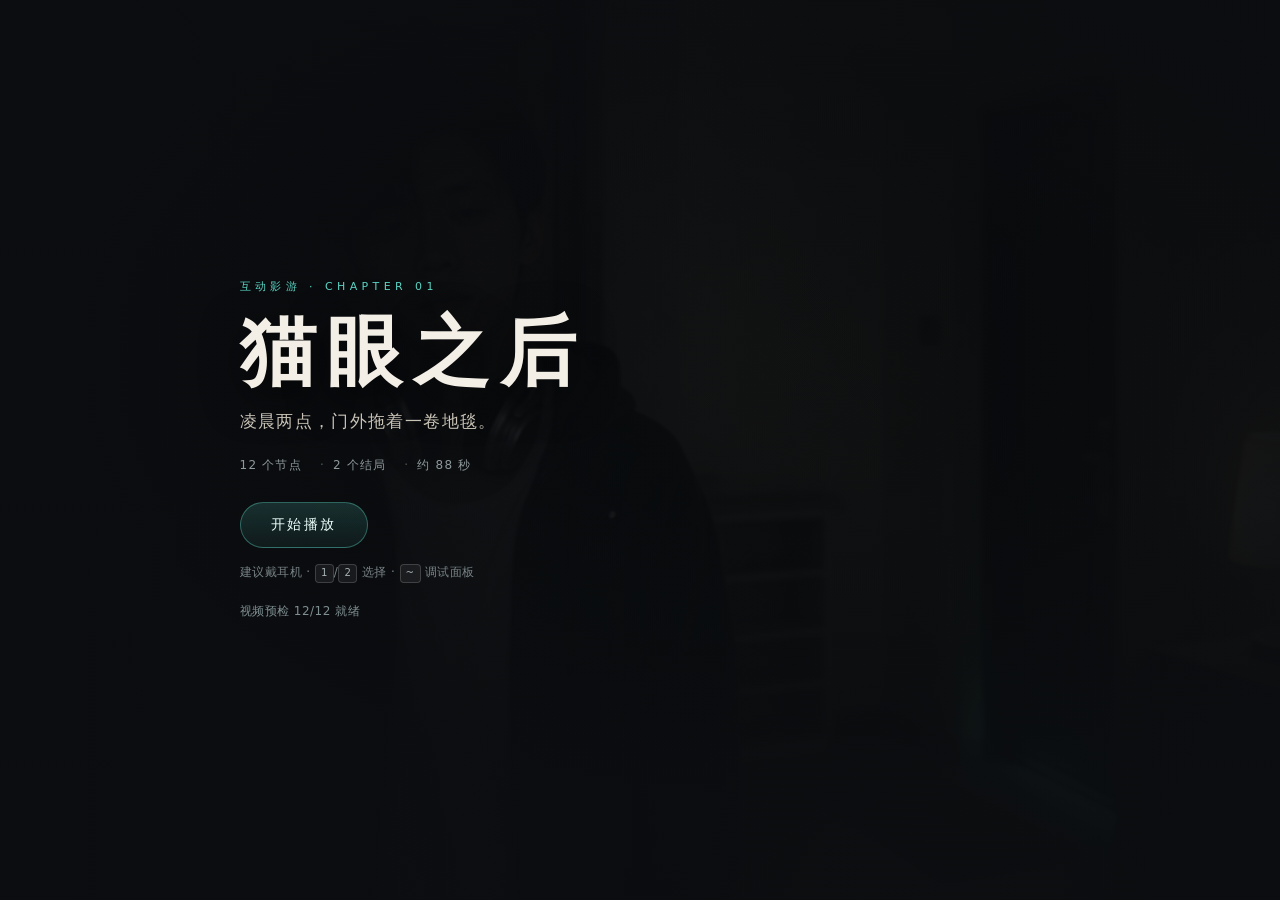
==== commit c6f029ed: "site: update ch01 V2 (cinema frames + I2VA lip-sync + OmniVoice + s08 UI)" ====
--- a/player/index.html
+++ b/player/index.html
@@ -42,22 +42,9 @@
             </div>
           </div>
 
-          <div id="chat-overlay" class="chat-overlay" aria-hidden="true">
-            <div class="chat-panel">
-              <div class="chat-head">
-                <span class="chat-dot" aria-hidden="true"></span>
-                <span class="chat-title">7楼业主群</span>
-                <span class="chat-meta">12</span>
-              </div>
-              <div class="chat-body">
-                <div class="chat-avatar" aria-hidden="true">周</div>
-                <div class="chat-content">
-                  <div class="chat-name">周启明</div>
-                  <div class="chat-bubble">704 好像出事，已经报警</div>
-                  <div class="chat-stamp">23:47</div>
-                </div>
-              </div>
-            </div>
+          <div id="chat-overlay" class="chat-overlay" role="status" aria-hidden="true">
+            <div class="chat-title">幸福里 7 栋业主群 · 刚刚</div>
+            <p class="chat-message">704 好像出事了，已经报警，大家先别出门</p>
           </div>
 
           <div id="video-loading" class="video-loading" hidden>
--- a/player/player.css
+++ b/player/player.css
@@ -385,111 +385,47 @@
   margin-top: 0;
 }
 
-/* ---------- 真实感群聊叠层（仅 s08，0–3s） ---------- */
+/* ---------- s08 群消息通知 ---------- */
 
 .chat-overlay {
   position: absolute;
-  right: 4%;
-  bottom: 9%;
+  top: 7%;
+  left: 4%;
   z-index: 6;
-  width: min(320px, 46%);
+  width: max-content;
+  max-width: min(342px, 42%);
+  padding: 11px 14px;
+  border: 1px solid rgba(255, 255, 255, 0.15);
+  border-radius: 12px;
+  background: rgba(19, 22, 23, 0.82);
+  -webkit-backdrop-filter: blur(10px);
+  backdrop-filter: blur(10px);
+  box-shadow: 0 6px 24px rgba(0, 0, 0, 0.3);
   opacity: 0;
-  transform: translateY(10px) scale(0.98);
-  transition: opacity 0.35s ease, transform 0.35s ease;
+  visibility: hidden;
+  transform: translateY(-5px);
   pointer-events: none;
 }
 
 .chat-overlay.is-on {
+  visibility: visible;
   opacity: 1;
   transform: none;
-}
-
-.chat-panel {
-  overflow: hidden;
-  border: 1px solid rgba(255, 255, 255, 0.14);
-  border-radius: 12px;
-  background: rgba(17, 22, 25, 0.9);
-  -webkit-backdrop-filter: blur(10px);
-  backdrop-filter: blur(10px);
-  box-shadow: 0 18px 40px rgba(0, 0, 0, 0.5);
-}
-
-.chat-head {
-  display: flex;
-  align-items: center;
-  gap: 8px;
-  padding: 8px 12px;
-  border-bottom: 1px solid rgba(255, 255, 255, 0.07);
-  background: rgba(255, 255, 255, 0.05);
-  font-size: 11px;
-  letter-spacing: 0.08em;
-}
-
-.chat-dot {
-  width: 6px;
-  height: 6px;
-  border-radius: 50%;
-  background: var(--accent);
-  box-shadow: 0 0 8px var(--accent);
+  transition: opacity 0.32s ease-out, transform 0.32s ease-out;
 }
 
 .chat-title {
+  color: #c7cfcd;
+  font-size: 12px;
   font-weight: 600;
-}
-
-.chat-meta {
-  margin-left: auto;
-  color: #7d898c;
-  font-size: 10px;
-  font-variant-numeric: tabular-nums;
-}
-
-.chat-body {
-  display: flex;
-  gap: 10px;
-  padding: 12px;
-}
-
-.chat-avatar {
-  display: grid;
-  flex: 0 0 30px;
-  place-items: center;
-  width: 30px;
-  height: 30px;
-  border: 1px solid rgba(255, 255, 255, 0.1);
-  border-radius: 8px;
-  background: linear-gradient(145deg, #3c4b52, #232d32);
-  color: #d9e2df;
-  font-size: 13px;
-}
-
-.chat-content {
-  min-width: 0;
-}
-
-.chat-name {
-  margin-bottom: 4px;
-  color: #9fb0b3;
-  font-size: 11px;
-}
-
-.chat-bubble {
-  padding: 8px 10px;
-  border: 1px solid rgba(90, 212, 196, 0.22);
-  border-radius: 3px 10px 10px 10px;
-  background: #2b3a3a;
-  color: #eef6f2;
-  font-size: 13px;
-  line-height: 1.5;
-  word-break: break-word;
-}
-
-.chat-stamp {
-  margin-top: 4px;
-  color: #78868a;
-  font-size: 10px;
-  text-align: right;
-  font-variant-numeric: tabular-nums;
+  line-height: 1.35;
+}
+
+.chat-message {
+  margin: 4px 0 0;
+  color: #f1f3f2;
+  font-size: 14px;
+  line-height: 1.45;
 }
 
 /* ---------- 字幕 ---------- */
@@ -1379,30 +1315,16 @@
   }
 
   .chat-overlay {
-    right: 3%;
-    bottom: 7%;
-    width: min(240px, 68%);
-  }
-
-  .chat-head {
-    padding: 6px 9px;
+    left: 3%;
+    padding: 7px 9px;
+    border-radius: 8px;
+  }
+
+  .chat-title {
     font-size: 10px;
   }
 
-  .chat-body {
-    gap: 8px;
-    padding: 9px;
-  }
-
-  .chat-avatar {
-    flex-basis: 26px;
-    width: 26px;
-    height: 26px;
-    font-size: 11px;
-  }
-
-  .chat-bubble {
-    padding: 7px 9px;
+  .chat-message {
     font-size: 12px;
   }
 
